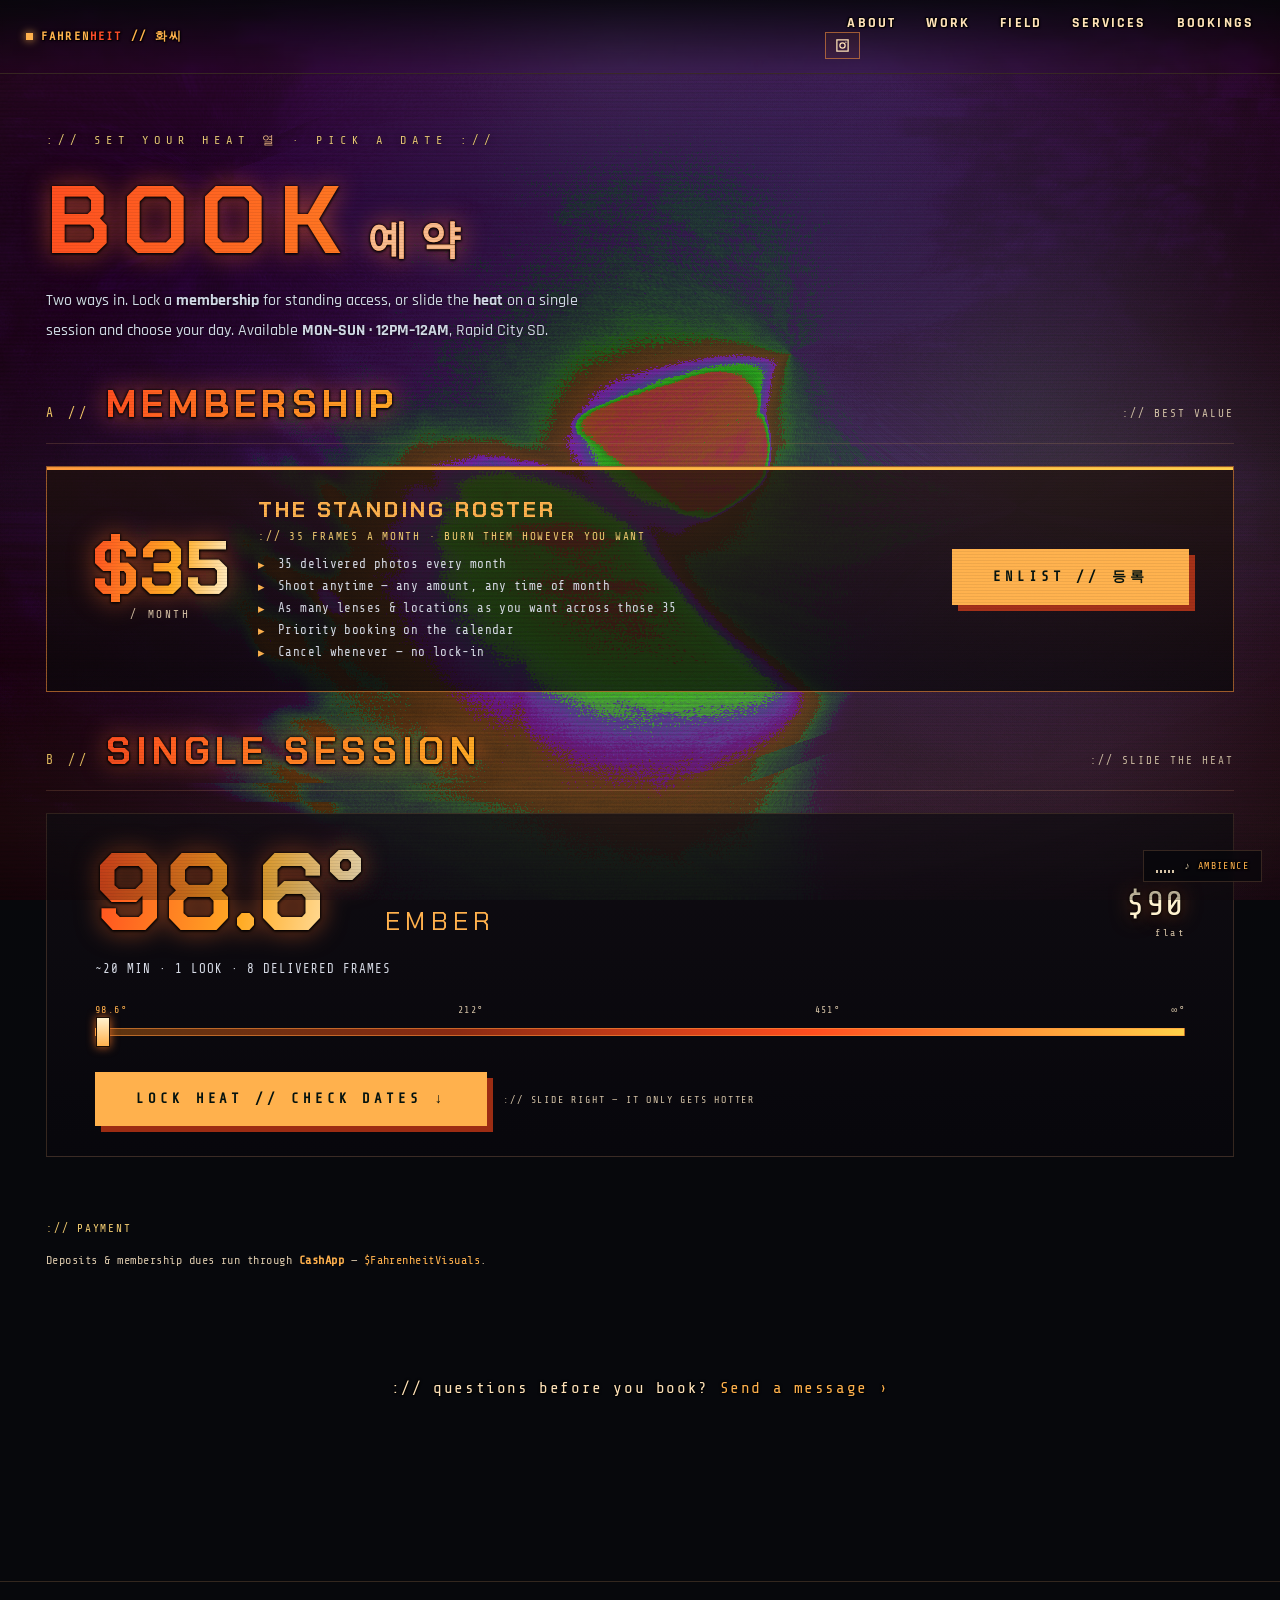
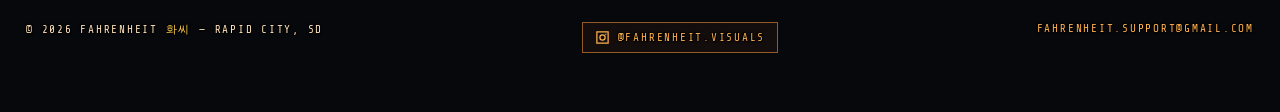
==== book.html @ 57bc0c64 "Add booking flow: heat slider + calendar + $35 membership - book.html: membership card, thermal heat" ====
<!DOCTYPE html>
<html lang="en">
<head>
<meta charset="UTF-8">
<meta name="viewport" content="width=device-width, initial-scale=1.0">
<title>FAHRENHEIT // 예약 // Book a Shoot</title>
<meta name="description" content="Book Fahrenheit — set your heat, pick a date. Membership + single sessions. Rapid City, SD.">
<link rel="stylesheet" href="css/style.css">
</head>
<body>

<!-- ===== GLOBAL VFX LAYERS ===== -->
<canvas id="bg-gl"></canvas>
<div id="bg-drift"></div>
<canvas id="vfx-canvas"></canvas>
<div id="vignette"></div>
<div id="grain"></div>
<div id="scan"></div>
<div id="curtain"></div>

<!-- ===== TOP BAR ===== -->
<header class="topbar">
  <div class="brand"><span class="status-dot"></span>FAHREN<b>HEIT</b> // 화씨</div>
  <nav>
    <a href="index.html#about" data-nav>About</a>
    <a href="index.html#work" data-nav>Work</a>
    <a href="index.html#field" data-nav>Field</a>
    <a href="services.html" data-nav>Services</a>
    <a href="book.html">Bookings</a>
    <span class="socials"><a href="https://www.instagram.com/fahrenheit.visuals/" target="_blank" rel="noopener" title="Instagram — @fahrenheit.visuals">
      <svg viewBox="0 0 24 24" fill="none" stroke="currentColor" stroke-width="2"><rect x="3" y="3" width="18" height="18"/><circle cx="12" cy="12" r="4.2"/><circle cx="17.4" cy="6.6" r="1.1" fill="currentColor" stroke="none"/></svg>
    </a></span>
  </nav>
</header>

<main class="book-main">
  <div class="book-lead reveal in">
    <div class="kicker">:// SET YOUR HEAT <span class="kr">열</span> · PICK A DATE ://</div>
    <h1 class="book-title">Book<span class="jp" data-glitch data-alt="予約">예약</span></h1>
    <p class="book-intro">Two ways in. Lock a <b>membership</b> for standing access, or slide the <b>heat</b> on a single session and choose your day. Available <b>MON–SUN · 12PM–12AM</b>, Rapid City SD.</p>
  </div>

  <!-- ===== MEMBERSHIP ===== -->
  <div class="book-block reveal">
    <div class="bh"><span class="idx">A //</span><h2>Membership</h2><span class="tag">:// best value</span></div>
    <div class="member-card">
      <div class="member-price">
        <div class="amt">$35</div>
        <div class="per">/ month</div>
      </div>
      <div class="member-body">
        <h3>The Standing Roster</h3>
        <div class="sub">:// 35 frames a month · burn them however you want</div>
        <ul class="member-perks">
          <li>35 delivered photos every month</li>
          <li>Shoot anytime — any amount, any time of month</li>
          <li>As many lenses &amp; locations as you want across those 35</li>
          <li>Priority booking on the calendar</li>
          <li>Cancel whenever — no lock-in</li>
        </ul>
      </div>
      <div>
        <a class="btn" id="join-btn" href="#">Enlist // 등록</a>
      </div>
    </div>
  </div>

  <!-- ===== SINGLE SESSION — HEAT SLIDER ===== -->
  <div class="book-block reveal">
    <div class="bh"><span class="idx">B //</span><h2>Single Session</h2><span class="tag">:// slide the heat</span></div>
    <div class="heat-box" id="heat-box">
      <div class="heat-read">
        <span class="deg" id="heat-deg">98.6°</span>
        <span class="name" id="heat-name">Ember</span>
        <span class="price" id="heat-price">$90<small>flat</small></span>
      </div>
      <div class="heat-blurb" id="heat-blurb">~20 min · 1 look · 8 delivered frames</div>
      <div class="heat-gauge">
        <div class="ticks" id="heat-ticks">
          <span>98.6°</span><span>212°</span><span>451°</span><span>∞°</span>
        </div>
        <input type="range" class="heat-range" id="heat-range" min="0" max="1000" value="0" step="1"
               aria-label="Session heat">
      </div>
      <div class="heat-actions">
        <a class="btn" id="lock-btn" href="#pickdate">Lock heat // check dates ↓</a>
        <span class="heat-hint">:// slide right — it only gets hotter</span>
      </div>
    </div>
  </div>

  <!-- ===== CALENDAR ===== -->
  <div class="cal" id="cal">
    <a id="pickdate"></a>
    <div class="cal-inner">
      <div class="cal-top">
        <div>
          <div class="mo" id="cal-mo">MONTH</div>
          <div class="sel" id="cal-sel">:// pick an open day</div>
        </div>
        <div class="cal-nav">
          <button id="cal-prev" aria-label="previous month">‹ prev</button>
          <button id="cal-next" aria-label="next month">next ›</button>
        </div>
      </div>
      <div class="cal-grid" id="cal-grid"></div>
      <div class="cal-legend">
        <span class="k-open"><i></i>open</span>
        <span class="k-book"><i></i>booked</span>
        <span class="k-hours">:// hours 12PM–12AM · Mon–Sun</span>
      </div>
    </div>
  </div>

  <!-- ===== PAYMENT NOTE ===== -->
  <div class="book-block reveal" style="margin-top:34px;">
    <div class="member-body" style="max-width:80ch;">
      <div class="sub">:// payment</div>
      <p style="font-family:var(--mono);font-size:12px;line-height:1.9;color:var(--ink-dim);letter-spacing:.04em;">
        Deposits &amp; membership dues run through <b style="color:var(--hot)">CashApp</b> —
        <a href="#" id="cashapp" style="color:var(--hot);text-decoration:none;">$FahrenheitVisuals</a>.
      </p>
    </div>
  </div>

  <section class="cta reveal">
    <div class="wrap">
      <p>:// questions before you book? <a href="contact.html" data-nav style="color:var(--hot);text-decoration:none;">Send a message ›</a></p>
    </div>
  </section>
</main>

<footer>
  <span>© <span id="yr"></span> FAHRENHEIT <span class="jp">화씨</span> — RAPID CITY, SD</span>
  <span class="socials">
    <a href="https://www.instagram.com/fahrenheit.visuals/" target="_blank" rel="noopener">
      <svg viewBox="0 0 24 24" fill="none" stroke="currentColor" stroke-width="2"><rect x="3" y="3" width="18" height="18"/><circle cx="12" cy="12" r="4.2"/><circle cx="17.4" cy="6.6" r="1.1" fill="currentColor" stroke="none"/></svg>
      @fahrenheit.visuals
    </a>
  </span>
  <span><a href="mailto:Fahrenheit.Support@gmail.com">Fahrenheit.Support@gmail.com</a></span>
</footer>

<!-- ===== AUDIO HUD ===== -->
<div id="audio-hud" class="muted" title="mute / unmute ambience">
  <span class="eq"><i></i><i></i><i></i><i></i><i></i></span>
  <span>♪ <span class="tk">ambience</span></span>
</div>

<script>document.getElementById('yr').textContent=new Date().getFullYear();</script>
<script src="js/bggl.js"></script>
<script src="js/vfx.js"></script>
<script src="js/audio.js"></script>
<script src="js/main.js"></script>
<script src="js/book.js"></script>
</body>
</html>
---- css/style.css ----
/* ==========================================================================
   FAHRENHEIT // 華氏 // 화씨
   Glitchcore · sharp edges only
   ========================================================================== */

/* ---- embedded fonts (OFL) ---- */
@font-face{ font-family:"Chakra Petch"; font-weight:400; font-display:swap; src:url("../assets/fonts/ChakraPetch-400.woff2") format("woff2"); }
@font-face{ font-family:"Chakra Petch"; font-weight:600; font-display:swap; src:url("../assets/fonts/ChakraPetch-600.woff2") format("woff2"); }
@font-face{ font-family:"Chakra Petch"; font-weight:700; font-display:swap; src:url("../assets/fonts/ChakraPetch-700.woff2") format("woff2"); }
@font-face{ font-family:"Rajdhani"; font-weight:500; font-display:swap; src:url("../assets/fonts/Rajdhani-500.woff2") format("woff2"); }
@font-face{ font-family:"Rajdhani"; font-weight:700; font-display:swap; src:url("../assets/fonts/Rajdhani-700.woff2") format("woff2"); }
@font-face{ font-family:"Share Tech Mono"; font-weight:400; font-display:swap; src:url("../assets/fonts/ShareTechMono-400.woff2") format("woff2"); }

:root{
  --bg:#07080c;
  --bg2:#0b0d14;
  --ink:#f6efe6;      /* warm near-white */
  --ink-dim:#d6c4a8;  /* warm tan (kept light for contrast) */
  --line:rgba(255,180,120,.18);
  --line-hot:rgba(255,150,60,.55);
  --iris-a:#ff9a3c;   /* thermal orange */
  --iris-b:#ffcf4a;   /* thermal amber-yellow */
  --iris-c:#ff4d2a;   /* thermal hot red */
  --iris-d:#fff0c0;   /* thermal pale-hot */
  --hot:#ffb14d;      /* main thermal accent */
  --danger:#ff3b2f;
  --mono:"Share Tech Mono","Cascadia Code","Consolas",ui-monospace,monospace;
  --disp:"Chakra Petch","Bahnschrift","Arial Narrow",sans-serif;
  --ui:"Rajdhani","Chakra Petch","Bahnschrift",sans-serif;
  --jp:"Yu Gothic","Meiryo","MS Gothic","Noto Sans JP",sans-serif;
  --body:"Rajdhani","Inter","Segoe UI",system-ui,sans-serif;
  --read:"Cascadia Code","Consolas",ui-monospace,monospace;

  /* THERMAL text colour (infrared heat look). Fixed warm ramp; the strong
     dark halo/edge below guarantees contrast on any background. */
  --cb:26;            /* orange hue for hsl(var(--cb)...) usages */
  --cb2:42;           /* amber hue */
  --cb-a:#ff4d1f;     /* hot red-orange */
  --cb-b:#ffab24;     /* amber */
  --cb-halo:drop-shadow(0 0 1.4px rgba(0,0,0,.98)) drop-shadow(0 1px 1px rgba(0,0,0,.9)) drop-shadow(0 0 12px rgba(255,110,40,.5));
  --cb-glow:0 0 1px rgba(0,0,0,.98), 0 0 3px rgba(0,0,0,.85), 0 0 20px rgba(255,120,45,.55), 0 2px 8px rgba(0,0,0,.75);
  /* crisp dark ring for ALL solid over-bg text so nothing blends in */
  --edge:0 0 1px rgba(0,0,0,.96), 0 0 3px rgba(0,0,0,.82), 1px 1px 1px rgba(0,0,0,.9), -1px 0 1px rgba(0,0,0,.7);

  /* DYNAMIC contrast text: JS flips these between pale-hot (over dark bg) and
     deep (over bright bg) based on the live background brightness. */
  --txt:#ffe2b8;
  --txt-edge:rgba(0,0,0,.92);
  --txt-shadow:0 0 1px var(--txt-edge), 0 0 3px var(--txt-edge), 1px 1px 1px var(--txt-edge), -1px -1px 1px var(--txt-edge);
}

/* reusable THERMAL gradient text (red-orange -> amber -> pale hot) */
.cb-fill{
  background:linear-gradient(102deg, var(--cb-a), var(--cb-b) 55%, #fff2cf);
  -webkit-background-clip:text; background-clip:text; color:transparent;
  filter:var(--cb-halo);
}

/* guarantee separation from the busy background on all over-bg text */
.topbar, .sec-note, footer, #audio-hud, .scroll-hint, .lb-cap,
.avail, .form-note, .back-link, .dossier, .hero-sub, .kicker, .bio{
  text-shadow:var(--edge);
}

*{ margin:0; padding:0; box-sizing:border-box; border-radius:0 !important; }

html{ scroll-behavior:smooth; }
body{
  background:var(--bg);
  color:var(--ink);
  font-family:var(--body);
  overflow-x:hidden;
  -webkit-font-smoothing:antialiased;
  cursor:crosshair;
}

/* selection + scrollbar --------------------------------------------------- */
::selection{ background:var(--iris-c); color:#0a0a0a; }
::-webkit-scrollbar{ width:10px; height:10px; }
::-webkit-scrollbar-track{ background:#05060a; }
::-webkit-scrollbar-thumb{ background:linear-gradient(var(--iris-a),var(--iris-b)); }

/* ========== global VFX layers ========== */
#bg-gl{ position:fixed; inset:0; z-index:-5; display:block; }   /* warped live photo */
#vfx-canvas{ position:fixed; inset:0; z-index:-3; display:block; }
#bg-drift{                       /* CSS fallback backdrop (hidden when WebGL runs) */
  position:fixed; inset:-6%; z-index:-4;
  background-size:cover; background-position:center;
  filter:brightness(.32) saturate(1.05) contrast(1.05);
  opacity:.5; transition:background-image 1.2s;
  animation:bgpan 46s ease-in-out infinite alternate;
}
@keyframes bgpan{ from{ transform:scale(1.06) translate(-1.2%, -0.8%);} to{ transform:scale(1.14) translate(1.4%, 1%);} }

/* scanlines + grain + vignette overlay */
#grain{
  position:fixed; inset:0; z-index:60; pointer-events:none; mix-blend-mode:overlay; opacity:.06;
  background-image:url("data:image/svg+xml;utf8,<svg xmlns='http://www.w3.org/2000/svg' width='120' height='120'><filter id='n'><feTurbulence type='fractalNoise' baseFrequency='0.9' numOctaves='2'/></filter><rect width='100%25' height='100%25' filter='url(%23n)'/></svg>");
}
#scan{
  position:fixed; inset:0; z-index:61; pointer-events:none; opacity:.35;
  background:repeating-linear-gradient(to bottom, rgba(0,0,0,0) 0 2px, rgba(0,0,0,.18) 2px 3px);
  mix-blend-mode:multiply;
}
#vignette{
  position:fixed; inset:0; z-index:59; pointer-events:none;
  background:radial-gradient(120% 90% at 50% 42%, transparent 55%, rgba(0,0,0,.72) 100%);
}

/* ========== chrome / nav ========== */
.topbar{
  position:fixed; top:0; left:0; right:0; z-index:70;
  display:flex; align-items:center; justify-content:space-between;
  padding:14px 26px;
  font-family:var(--mono); font-size:12px; letter-spacing:.18em; text-transform:uppercase;
  color:var(--ink-dim);
  background:linear-gradient(180deg, rgba(6,7,11,.85), transparent);
  backdrop-filter:blur(2px);
  border-bottom:1px solid var(--line);
}
.topbar .brand{ color:var(--hot); font-weight:700; }
.topbar .brand b{ color:var(--iris-c); }
.topbar nav a{
  color:var(--ink-dim); text-decoration:none; margin-left:22px; position:relative;
  transition:color .2s; font-family:var(--ui); font-weight:700; font-size:14px;
}
.topbar nav a:hover{ color:var(--hot); }
.topbar nav a::after{ content:""; position:absolute; left:0; bottom:-6px; width:0; height:2px; background:var(--iris-c); transition:width .25s; }
.topbar nav a:hover::after{ width:100%; }
.status-dot{ display:inline-block; width:7px; height:7px; background:var(--hot); margin-right:8px; box-shadow:0 0 8px var(--hot); animation:blink 2.4s steps(1) infinite; }
@keyframes blink{ 0%,80%{opacity:1;} 90%{opacity:.15;} }

/* ========== HERO ========== */
.hero{
  min-height:100svh; position:relative;
  display:flex; flex-direction:column; align-items:center; justify-content:center;
  text-align:center; padding:120px 20px 80px;
}
.kicker{
  font-family:var(--mono); font-size:12px; letter-spacing:.5em; text-transform:uppercase;
  color:hsl(var(--cb2) 85% 72%); margin-bottom:26px; opacity:.95;
  text-shadow:0 0 1px rgba(0,0,0,.9), 0 1px 8px rgba(0,0,0,.6);
}
.kicker .kr{ color:hsl(var(--cb) 90% 76%); }

/* the giant glitch title (Japanese) */
.title-wrap{ position:relative; line-height:.86; user-select:none; }
.jp-title{
  font-family:var(--jp); font-weight:900;
  font-size:clamp(88px, 22vw, 300px);
  letter-spacing:-.02em;
  color:hsl(var(--cb) 90% 78%);
  position:relative; display:inline-block;
  text-shadow:var(--cb-glow);
}
/* subtle chromatic hint only — dialed WAY down from the old glitch */
.jp-title::before,.jp-title::after{
  content:attr(data-text); position:absolute; inset:0;
  clip-path:inset(0 0 0 0); opacity:.32;
}
.jp-title::before{ color:hsl(var(--cb2) 90% 62%); transform:translate(1px,0); mix-blend-mode:screen; animation:gl1 5.2s infinite steps(2); }
.jp-title::after{ color:hsl(var(--cb) 95% 70%); transform:translate(-1px,0); mix-blend-mode:screen; animation:gl2 4.4s infinite steps(2); }
@keyframes gl1{ 0%,100%{clip-path:inset(0 0 82% 0); transform:translate(2px,-1px);} 25%{clip-path:inset(40% 0 40% 0); transform:translate(-3px,1px);} 50%{clip-path:inset(70% 0 8% 0); transform:translate(3px,0);} 75%{clip-path:inset(20% 0 60% 0); transform:translate(-2px,2px);} }
@keyframes gl2{ 0%,100%{clip-path:inset(66% 0 8% 0); transform:translate(-2px,1px);} 30%{clip-path:inset(10% 0 76% 0); transform:translate(3px,-1px);} 60%{clip-path:inset(48% 0 30% 0); transform:translate(-3px,0);} }

.roman-title{
  font-family:var(--disp); font-weight:700; letter-spacing:.42em;
  font-size:clamp(16px, 3.4vw, 34px); text-transform:uppercase;
  margin-top:18px; padding-left:.42em;
  background:linear-gradient(100deg, var(--cb-a), var(--cb-b) 60%, hsl(var(--cb) 95% 82%));
  -webkit-background-clip:text; background-clip:text; color:transparent; filter:var(--cb-halo);
}
.katakana{ font-family:var(--jp); color:hsl(var(--cb2) 82% 72%); letter-spacing:.35em; font-size:clamp(13px,2vw,18px); margin-top:12px; text-shadow:0 0 1px rgba(0,0,0,.8); }

.hero-sub{
  max-width:640px; margin:34px auto 0; color:var(--ink-dim);
  font-family:var(--mono); font-size:13px; line-height:2; letter-spacing:.04em;
}
.hero-sub{ text-shadow:0 0 1px rgba(0,0,0,.85), 0 1px 6px rgba(0,0,0,.6); }
.hero-sub .t{ color:hsl(var(--cb) 92% 74%); }

.scroll-hint{ position:absolute; bottom:26px; left:50%; transform:translateX(-50%);
  font-family:var(--mono); font-size:11px; letter-spacing:.4em; color:var(--ink-dim); text-transform:uppercase;
  animation:floaty 2.4s ease-in-out infinite; }
@keyframes floaty{ 0%,100%{transform:translateX(-50%) translateY(0); opacity:.5;} 50%{transform:translateX(-50%) translateY(7px); opacity:1;} }

/* ========== section frame ========== */
section{ position:relative; z-index:2; }
.wrap{ max-width:1240px; margin:0 auto; padding:0 26px; }
.sec-head{
  display:flex; align-items:baseline; gap:18px; flex-wrap:wrap;
  padding:80px 0 30px; border-bottom:1px solid var(--line);
}
.sec-idx{ font-family:var(--mono); color:hsl(var(--cb2) 88% 68%); font-size:13px; letter-spacing:.3em; text-shadow:0 0 1px rgba(0,0,0,.8); }
.sec-title{ font-family:var(--disp); font-weight:700; text-transform:uppercase; letter-spacing:.16em; font-size:clamp(26px,5vw,52px);
  background:linear-gradient(100deg, var(--cb-a), var(--cb-b)); -webkit-background-clip:text; background-clip:text; color:transparent; filter:var(--cb-halo); }
.sec-title .jp{ font-family:var(--jp); color:hsl(var(--cb) 90% 76%); -webkit-text-fill-color:hsl(var(--cb) 90% 76%); font-weight:700; margin-left:14px; font-size:.6em; letter-spacing:.1em; }
.sec-note{ margin-left:auto; font-family:var(--mono); font-size:11px; color:var(--ink-dim); letter-spacing:.18em; text-transform:uppercase; }

/* ========== ABOUT / digitized status ========== */
.about{ padding:40px 0 20px; display:grid; grid-template-columns:1fr; gap:38px; }
.dossier{
  border:1px solid var(--line); background:linear-gradient(180deg, rgba(20,24,34,.55), rgba(9,11,16,.55));
  padding:26px 26px 30px; position:relative; overflow:hidden;
}
.dossier::before{ content:""; position:absolute; top:0; left:0; width:100%; height:3px;
  background:linear-gradient(90deg,var(--iris-a),var(--iris-b),var(--iris-c),var(--iris-d)); background-size:300% 100%; animation:irisbar 8s linear infinite; }
@keyframes irisbar{ to{ background-position:300% 0; } }
.dossier h3{ font-family:var(--mono); font-size:13px; letter-spacing:.28em; color:var(--hot); text-transform:uppercase; margin-bottom:20px; }
.status-grid{ display:grid; grid-template-columns:repeat(auto-fit,minmax(210px,1fr)); gap:2px; margin-bottom:24px; }
.stat{ font-family:var(--mono); font-size:12px; padding:10px 12px; border:1px solid var(--line); background:rgba(0,0,0,.25); }
.stat .k{ color:var(--iris-b); display:block; letter-spacing:.14em; }
.stat .v{ color:var(--ink); letter-spacing:.04em; }
.stat .v.hot{ color:var(--hot); }
.bio{ font-family:var(--body); font-size:15px; line-height:1.85; color:#cfd6e4; max-width:70ch; }
.bio p{ margin-bottom:14px; }
.bio .glowline{ color:var(--hot); }
.cores{ display:flex; flex-wrap:wrap; gap:8px; margin-top:22px; }
.core-tag{ font-family:var(--mono); font-size:11px; letter-spacing:.14em; text-transform:uppercase;
  padding:6px 12px; border:1px solid var(--line-hot); color:var(--hot); background:rgba(255,140,50,.05); }

/* ========== GALLERY ========== */
.gallery{ padding:26px 0 60px; }
.grid{
  columns:3; column-gap:14px;
}
@media(max-width:900px){ .grid{ columns:2; } }
@media(max-width:560px){ .grid{ columns:1; } }
.tile{
  position:relative; display:block; width:100%; margin:0 0 14px; overflow:hidden;
  break-inside:avoid; border:1px solid var(--line); background:#05060a;
  cursor:pointer;
}
.tile img{ width:100%; display:block; filter:saturate(.92) contrast(1.02) brightness(.94);
  transition:transform .6s cubic-bezier(.2,.8,.2,1), filter .4s; }
.tile:hover img{ transform:scale(1.05); filter:saturate(1.15) contrast(1.08) brightness(1.02); }
.tile::after{ content:""; position:absolute; inset:0; pointer-events:none;
  background:linear-gradient(120deg, rgba(255,140,50,0), rgba(255,60,30,0));
  mix-blend-mode:screen; transition:opacity .3s; opacity:0; }
.tile:hover::after{ opacity:.5; background:linear-gradient(120deg, rgba(255,150,50,.28), rgba(255,90,30,.14) 40%, rgba(255,60,30,.3)); }
.tile .meta{
  position:absolute; left:0; bottom:0; right:0; padding:10px 12px;
  font-family:var(--mono); font-size:10px; letter-spacing:.16em; text-transform:uppercase;
  color:var(--hot); background:linear-gradient(transparent, rgba(4,5,9,.9));
  display:flex; justify-content:space-between; transform:translateY(6px); opacity:0; transition:.3s;
}
.tile:hover .meta{ transform:none; opacity:1; }
.tile .corner{ position:absolute; top:8px; right:8px; font-family:var(--mono); font-size:9px; letter-spacing:.2em;
  color:var(--ink); background:rgba(0,0,0,.5); border:1px solid var(--line); padding:3px 6px; opacity:.8; }

/* ========== LIGHTBOX ========== */
.lb{ position:fixed; inset:0; z-index:200; display:none; align-items:center; justify-content:center;
  background:rgba(3,4,8,.94); backdrop-filter:blur(6px); }
.lb.open{ display:flex; animation:lbin .35s ease; }
@keyframes lbin{ from{ opacity:0; } to{ opacity:1; } }
.lb img{ max-width:92vw; max-height:82vh; border:1px solid var(--line-hot);
  box-shadow:0 0 60px rgba(255,120,40,.3); filter:contrast(1.03); }
.lb .lb-cap{ position:absolute; bottom:26px; font-family:var(--mono); font-size:12px; letter-spacing:.24em; color:var(--hot); text-transform:uppercase; }
.lb .lb-x{ position:absolute; top:22px; right:28px; font-family:var(--mono); color:var(--ink); font-size:22px; cursor:pointer; border:1px solid var(--line); padding:4px 12px; }
.lb .lb-x:hover{ color:var(--danger); border-color:var(--danger); }
.lb .lb-nav{ position:absolute; top:50%; transform:translateY(-50%); font-family:var(--mono); font-size:34px; color:var(--ink-dim); cursor:pointer; padding:10px 18px; user-select:none; }
.lb .lb-nav:hover{ color:var(--hot); }
.lb .prev{ left:14px; } .lb .next{ right:14px; }

/* ========== CONTACT CTA + FOOTER ========== */
.cta{ padding:90px 0 70px; text-align:center; }
.cta h2{ font-family:var(--disp); font-size:clamp(30px,7vw,80px); text-transform:uppercase; letter-spacing:.1em;
  background:linear-gradient(100deg, var(--cb-a), var(--cb-b)); -webkit-background-clip:text; background-clip:text; color:transparent; filter:var(--cb-halo); }
.cta h2 .jp{ font-family:var(--jp); -webkit-text-fill-color:hsl(var(--cb) 92% 76%); color:hsl(var(--cb) 92% 76%); }
.cta p{ font-family:var(--mono); color:var(--ink-dim); margin:18px 0 34px; letter-spacing:.1em; }

.btn{
  display:inline-block; font-family:var(--mono); text-transform:uppercase; letter-spacing:.28em; font-size:14px;
  color:#04120e; background:var(--hot); padding:18px 40px; text-decoration:none; font-weight:700;
  position:relative; border:1px solid var(--hot); transition:.2s;
  box-shadow:6px 6px 0 rgba(255,70,25,.6);
}
.btn:hover{ background:var(--iris-c); border-color:var(--iris-c); color:#160500; box-shadow:6px 6px 0 rgba(255,170,60,.65); transform:translate(-2px,-2px); }
.btn.ghost{ background:transparent; color:var(--hot); box-shadow:6px 6px 0 rgba(255,120,40,.45); }
.btn.ghost:hover{ color:#04120e; background:var(--hot); }

footer{
  border-top:1px solid var(--line); margin-top:50px; padding:40px 26px 60px;
  font-family:var(--mono); font-size:11px; letter-spacing:.16em; color:var(--ink-dim);
  display:flex; flex-wrap:wrap; gap:16px; justify-content:space-between; text-transform:uppercase;
}
footer a{ color:var(--hot); text-decoration:none; }
footer .jp{ font-family:var(--jp); color:var(--iris-b); }

/* ========== ENTRANCE OVERLAY ========== */
#enter{
  position:fixed; inset:0; z-index:300; background:#05060a;
  display:flex; flex-direction:column; align-items:center; justify-content:center; text-align:center;
  transition:opacity .8s, transform .8s;
}
#enter .big{ font-family:var(--jp); font-weight:900; font-size:clamp(70px,18vw,220px); color:#fff;
  text-shadow:0 0 45px rgba(255,120,40,.5), 0 0 2px rgba(0,0,0,.8); }
#enter .en-sub{ font-family:var(--mono); font-size:12px; letter-spacing:.5em; color:var(--iris-a); margin-top:16px; text-transform:uppercase; }
#enter .en-btn{ margin-top:44px; font-family:var(--mono); letter-spacing:.4em; font-size:14px; text-transform:uppercase;
  color:var(--hot); border:1px solid var(--line-hot); padding:16px 44px; cursor:pointer; background:rgba(255,140,50,.05);
  transition:.2s; }
#enter .en-btn:hover{ background:var(--hot); color:#05120e; }
#enter.gone{ opacity:0; transform:scale(1.15); pointer-events:none; }

/* transition curtain used between pages */
#curtain{
  position:fixed; inset:0; z-index:250; pointer-events:none; opacity:0;
  background:radial-gradient(circle at 50% 50%, rgba(255,120,40,.18), rgba(6,4,3,.98) 60%);
}

/* audio widget */
#audio-hud{
  position:fixed; right:18px; bottom:18px; z-index:80;
  font-family:var(--mono); font-size:10px; letter-spacing:.14em; text-transform:uppercase;
  border:1px solid var(--line); background:rgba(6,7,11,.7); backdrop-filter:blur(3px);
  padding:8px 12px; color:var(--ink-dim); display:flex; align-items:center; gap:10px; cursor:pointer;
  max-width:280px;
}
#audio-hud .eq{ display:flex; align-items:flex-end; gap:2px; height:14px; }
#audio-hud .eq i{ width:2px; background:var(--hot); animation:eq 1s ease-in-out infinite; }
#audio-hud .eq i:nth-child(2){ animation-delay:.2s; } #audio-hud .eq i:nth-child(3){ animation-delay:.4s; }
#audio-hud .eq i:nth-child(4){ animation-delay:.1s; } #audio-hud .eq i:nth-child(5){ animation-delay:.3s; }
@keyframes eq{ 0%,100%{height:3px;} 50%{height:14px;} }
#audio-hud.muted .eq i{ animation-play-state:paused; height:3px; background:var(--ink-dim); }
#audio-hud .tk{ color:var(--hot); white-space:nowrap; overflow:hidden; text-overflow:ellipsis; max-width:170px; }

/* reveal on scroll */
.reveal{ opacity:0; transform:translateY(28px); transition:opacity .9s cubic-bezier(.2,.8,.2,1), transform .9s cubic-bezier(.2,.8,.2,1); }
.reveal.in{ opacity:1; transform:none; }

/* ========== CONTACT PAGE ========== */
.contact-main{ min-height:100svh; display:flex; align-items:center; justify-content:center; padding:120px 22px 80px; }
.form-card{
  width:min(720px,100%); border:1px solid var(--line);
  background:linear-gradient(180deg, rgba(16,20,30,.7), rgba(7,9,14,.72));
  padding:40px clamp(22px,5vw,56px) 46px; position:relative; overflow:hidden;
}
.form-card::before{ content:""; position:absolute; inset:0; pointer-events:none;
  background:linear-gradient(115deg, transparent 40%, rgba(255,150,60,.07) 50%, transparent 60%); background-size:250% 250%;
  animation:sheen 7s linear infinite; }
@keyframes sheen{ to{ background-position:-250% 0; } }
.form-card .fh-top{ font-family:var(--mono); font-size:11px; letter-spacing:.3em; color:hsl(var(--cb2) 88% 68%); text-transform:uppercase; text-shadow:0 0 1px rgba(0,0,0,.8); }
.form-card h1{ font-family:var(--jp); font-size:clamp(40px,9vw,90px); font-weight:900; margin:6px 0 4px; color:hsl(var(--cb) 90% 78%); text-shadow:var(--cb-glow); }
.form-card .subj{ font-family:var(--disp); letter-spacing:.34em; text-transform:uppercase; color:var(--ink-dim); font-size:14px; margin-bottom:28px; }
.field{ margin-bottom:22px; }
.field label{ display:block; font-family:var(--mono); font-size:11px; letter-spacing:.22em; text-transform:uppercase; color:hsl(var(--cb) 88% 74%); margin-bottom:8px; text-shadow:0 0 1px rgba(0,0,0,.8); }
.field label .jp{ color:var(--ink-dim); font-family:var(--jp); margin-left:8px; letter-spacing:.1em; }
.field input,.field textarea,.field select{
  width:100%; background:rgba(0,0,0,.35); border:1px solid var(--line); color:var(--ink);
  font-family:var(--mono); font-size:14px; padding:14px 14px; letter-spacing:.04em; outline:none; transition:.2s;
}
.field input:focus,.field textarea:focus,.field select:focus{ border-color:var(--hot); box-shadow:0 0 0 1px var(--hot), 0 0 22px rgba(255,140,50,.18); background:rgba(255,140,50,.04); }
.field textarea{ resize:vertical; min-height:120px; }
.field .hint{ font-family:var(--mono); font-size:10px; color:var(--ink-dim); margin-top:6px; letter-spacing:.08em; }
.row2{ display:grid; grid-template-columns:1fr 1fr; gap:18px; }
@media(max-width:520px){ .row2{ grid-template-columns:1fr; } }
.form-actions{ display:flex; gap:16px; flex-wrap:wrap; align-items:center; margin-top:12px; }
.form-note{ font-family:var(--mono); font-size:11px; color:var(--ink-dim); margin-top:22px; line-height:1.8; letter-spacing:.04em; border-top:1px solid var(--line); padding-top:18px; }
.form-note a{ color:var(--hot); text-decoration:none; }
.back-link{ position:fixed; top:16px; left:22px; z-index:75; font-family:var(--mono); font-size:12px; letter-spacing:.2em; color:var(--ink-dim); text-decoration:none; text-transform:uppercase; }
.back-link:hover{ color:var(--hot); }
.sent-msg{ font-family:var(--mono); font-size:12px; letter-spacing:.1em; color:var(--hot); margin-top:14px; min-height:16px; }

.avail{ display:flex; gap:20px; flex-wrap:wrap; font-family:var(--mono); font-size:11px; letter-spacing:.14em; color:var(--ink-dim); text-transform:uppercase; margin-bottom:26px; }
.avail b{ color:var(--hot); }

/* ---- dynamic-contrast text: flips pale-hot <-> deep with the live background
   so these (previously grey) over-bg lines never blend in ---- */
.hero-sub, .katakana, .cta p, .sec-note, footer, .scroll-hint, .topbar nav a{
  color:var(--txt) !important;
  text-shadow:var(--txt-shadow);
}
.topbar nav a:hover{ color:var(--hot) !important; }
.hero-sub .t, footer a{ color:var(--hot) !important; }

/* ========== SOCIALS ========== */
.socials{ display:flex; align-items:center; gap:12px; }
.socials a{
  display:inline-flex; align-items:center; gap:8px;
  font-family:var(--mono); font-size:11px; letter-spacing:.16em; text-transform:uppercase;
  color:var(--hot); text-decoration:none; border:1px solid var(--line-hot);
  padding:7px 12px; background:rgba(255,140,50,.05); transition:.2s;
}
.socials a:hover{ background:var(--hot); color:#05120e; }
.socials a svg{ width:15px; height:15px; display:block; }
.socials a:hover svg{ filter:brightness(0) saturate(0); }        /* icon goes dark on hover */
.topbar .socials a{ padding:5px 9px; margin-left:0; }
.topbar .socials a::after{ display:none; }                        /* no underline sweep on chips */

/* ========== SERVICES PAGE ========== */
.services-main{ position:relative; z-index:2; padding:132px 0 20px; }
.svc-lead{ max-width:1240px; margin:0 auto; padding:0 26px; }
.svc-lead .kicker{ margin-bottom:18px; }
.svc-title-big{
  font-family:var(--disp); font-weight:700; text-transform:uppercase; letter-spacing:.12em;
  font-size:clamp(38px,9vw,96px); line-height:.95;
  background:linear-gradient(100deg, var(--cb-a), var(--cb-b) 60%, hsl(var(--cb) 95% 82%));
  -webkit-background-clip:text; background-clip:text; color:transparent; filter:var(--cb-halo);
}
.svc-title-big .jp{ font-family:var(--jp); -webkit-text-fill-color:hsl(var(--cb) 90% 76%); color:hsl(var(--cb) 90% 76%); font-size:.42em; margin-left:16px; letter-spacing:.08em; }
.svc-intro{
  max-width:74ch; margin:24px 0 8px; font-family:var(--body); font-size:16px; line-height:1.9; color:#d3dae8;
  text-shadow:0 0 1px rgba(0,0,0,.85), 0 1px 6px rgba(0,0,0,.55);
}
.svc-intro em{ color:var(--hot); font-style:italic; }

.svc-list{ max-width:1240px; margin:40px auto 0; padding:0 26px; display:grid; gap:26px; }
.svc{
  border:1px solid var(--line); background:linear-gradient(180deg, rgba(20,24,34,.55), rgba(9,11,16,.6));
  padding:26px clamp(20px,3.5vw,40px) 32px; position:relative; overflow:hidden;
}
.svc::before{ content:""; position:absolute; top:0; left:0; width:3px; height:100%;
  background:linear-gradient(180deg,var(--iris-a),var(--iris-c)); }
.svc-head{ display:flex; align-items:baseline; gap:16px; flex-wrap:wrap; border-bottom:1px solid var(--line); padding-bottom:16px; margin-bottom:18px; }
.svc-idx{ font-family:var(--mono); color:hsl(var(--cb2) 88% 68%); font-size:13px; letter-spacing:.3em; }
.svc-name{
  font-family:var(--disp); font-weight:700; text-transform:uppercase; letter-spacing:.14em; font-size:clamp(22px,4vw,40px);
  background:linear-gradient(100deg, var(--cb-a), var(--cb-b)); -webkit-background-clip:text; background-clip:text; color:transparent; filter:var(--cb-halo);
}
.svc-name .jp{ font-family:var(--jp); -webkit-text-fill-color:hsl(var(--cb) 90% 76%); color:hsl(var(--cb) 90% 76%); font-weight:700; margin-left:12px; font-size:.5em; letter-spacing:.08em; }
.svc-tag{ margin-left:auto; font-family:var(--mono); font-size:11px; letter-spacing:.18em; text-transform:uppercase; color:var(--ink-dim); }
.svc-body{ font-family:var(--body); font-size:15.5px; line-height:1.85; color:#cfd6e4; max-width:80ch; }
.svc-body .glowline{ color:var(--hot); }
.svc-body em{ color:var(--hot); font-style:italic; }

.svc-vids{ display:grid; grid-template-columns:1fr 1fr; gap:16px; margin-top:22px; }
@media(max-width:760px){ .svc-vids{ grid-template-columns:1fr; } }
.svc-vid{ border:1px solid var(--line-hot); background:#05060a; position:relative; overflow:hidden; }
.svc-vid video{ width:100%; display:block; filter:saturate(1.02) contrast(1.03); }
.svc-vid .vcap{
  font-family:var(--mono); font-size:10px; letter-spacing:.18em; text-transform:uppercase; color:var(--hot);
  padding:9px 12px; border-top:1px solid var(--line); background:rgba(4,5,9,.7);
  display:flex; justify-content:space-between; gap:10px;
}
.svc-vid .vcap span:last-child{ color:var(--ink-dim); }
.svc-soon{ display:inline-block; margin-top:16px; font-family:var(--mono); font-size:11px; letter-spacing:.16em; text-transform:uppercase;
  color:var(--hot); border:1px solid var(--line-hot); padding:8px 14px; background:rgba(255,140,50,.05); }

/* ========== BOOKING / RATES PAGE ========== */
.book-main{ position:relative; z-index:2; padding:132px 0 30px; }
.book-lead{ max-width:1240px; margin:0 auto 6px; padding:0 26px; }
.book-title{
  font-family:var(--disp); font-weight:700; text-transform:uppercase; letter-spacing:.12em;
  font-size:clamp(38px,9vw,96px); line-height:.95;
  background:linear-gradient(100deg, var(--cb-a), var(--cb-b) 60%, hsl(var(--cb) 95% 82%));
  -webkit-background-clip:text; background-clip:text; color:transparent; filter:var(--cb-halo);
}
.book-title .jp{ font-family:var(--jp); -webkit-text-fill-color:hsl(var(--cb) 90% 76%); color:hsl(var(--cb) 90% 76%); font-size:.42em; margin-left:16px; }
.book-intro{ max-width:70ch; margin:20px 0 0; font-family:var(--body); font-size:16px; line-height:1.85; color:#d3dae8; text-shadow:0 0 1px rgba(0,0,0,.85),0 1px 6px rgba(0,0,0,.55); }

.book-block{ max-width:1240px; margin:34px auto 0; padding:0 26px; }
.book-block > .bh{ display:flex; align-items:baseline; gap:16px; flex-wrap:wrap; border-bottom:1px solid var(--line); padding-bottom:14px; margin-bottom:22px; }
.book-block .bh .idx{ font-family:var(--mono); color:hsl(var(--cb2) 88% 68%); font-size:13px; letter-spacing:.3em; }
.book-block .bh h2{ font-family:var(--disp); font-weight:700; text-transform:uppercase; letter-spacing:.14em; font-size:clamp(22px,4vw,38px);
  background:linear-gradient(100deg,var(--cb-a),var(--cb-b)); -webkit-background-clip:text; background-clip:text; color:transparent; filter:var(--cb-halo); }
.book-block .bh .tag{ margin-left:auto; font-family:var(--mono); font-size:11px; letter-spacing:.18em; text-transform:uppercase; color:var(--ink-dim); }

/* ---- MEMBERSHIP CARD ---- */
.member-card{
  border:1px solid var(--line-hot); background:linear-gradient(180deg, rgba(30,16,10,.7), rgba(9,7,10,.72));
  padding:28px clamp(22px,4vw,44px) 32px; position:relative; overflow:hidden;
  display:grid; grid-template-columns:auto 1fr auto; gap:28px; align-items:center;
}
@media(max-width:760px){ .member-card{ grid-template-columns:1fr; gap:18px; text-align:center; } }
.member-card::before{ content:""; position:absolute; top:0; left:0; width:100%; height:3px;
  background:linear-gradient(90deg,var(--iris-a),var(--iris-b),var(--iris-c),var(--iris-d)); background-size:300% 100%; animation:irisbar 8s linear infinite; }
.member-price{ text-align:center; }
.member-price .amt{ font-family:var(--disp); font-weight:700; font-size:clamp(46px,9vw,76px); line-height:.9;
  background:linear-gradient(100deg,var(--cb-a),var(--cb-b) 60%,#fff2cf); -webkit-background-clip:text; background-clip:text; color:transparent; filter:var(--cb-halo); }
.member-price .per{ font-family:var(--mono); font-size:11px; letter-spacing:.24em; text-transform:uppercase; color:var(--ink-dim); margin-top:6px; }
.member-body h3{ font-family:var(--disp); text-transform:uppercase; letter-spacing:.14em; font-size:22px; color:var(--hot); margin-bottom:6px; }
.member-body .sub{ font-family:var(--mono); font-size:11px; letter-spacing:.16em; text-transform:uppercase; color:hsl(var(--cb2) 85% 70%); margin-bottom:14px; }
.member-perks{ list-style:none; display:flex; flex-direction:column; gap:8px; }
.member-perks li{ font-family:var(--mono); font-size:12.5px; letter-spacing:.03em; color:#d7dbe6; padding-left:20px; position:relative; }
.member-perks li::before{ content:"▸"; position:absolute; left:0; color:var(--hot); }
@media(max-width:760px){ .member-perks{ align-items:center; } .member-perks li{ padding-left:0; } .member-perks li::before{ position:static; margin-right:8px; } }

/* ---- HEAT SLIDER ---- */
.heat-box{
  --heat:0;
  border:1px solid var(--line); position:relative; overflow:hidden; will-change:transform;
  padding:34px clamp(22px,4vw,48px) 30px;
  background:
    linear-gradient(180deg, rgba(255,70,20, calc(var(--heat)*.14)), rgba(255,150,40, calc(var(--heat)*.06))),
    linear-gradient(180deg, rgba(18,14,20,.78), rgba(8,7,12,.82));
  box-shadow: inset 0 0 calc(var(--heat)*90px) rgba(255,90,25, calc(var(--heat)*.5)),
              0 0 calc(var(--heat)*55px) rgba(255,70,20, calc(var(--heat)*.45));
  filter:saturate(calc(1 + var(--heat)*1.3));
  transition:filter .2s;
}
/* heat haze + a faint 'divine machinery' sigil ring that wakes up near max */
.heat-box::before{
  content:""; position:absolute; inset:0; pointer-events:none; opacity:calc(var(--heat)*.9);
  background:repeating-linear-gradient(0deg, rgba(255,150,60,.05) 0 2px, transparent 2px 4px);
  mix-blend-mode:screen;
}
.heat-box::after{
  content:""; position:absolute; width:520px; height:520px; right:-160px; top:50%; margin-top:-260px;
  pointer-events:none; opacity:calc((var(--heat) - .45)*1.6);
  background:
    conic-gradient(from 0deg, transparent 0 8%, rgba(255,120,40,.5) 9% 10%, transparent 11% 20%,
      rgba(255,60,20,.5) 21% 22%, transparent 23% 33%, rgba(255,180,60,.5) 34% 35%, transparent 36% 50%,
      rgba(255,120,40,.5) 51% 52%, transparent 53% 66%, rgba(255,60,20,.5) 67% 68%, transparent 69% 83%,
      rgba(255,180,60,.5) 84% 85%, transparent 86% 100%);
  border-radius:50% !important; filter:blur(.4px);
  animation:sigil 9s linear infinite;
}
@keyframes sigil{ to{ transform:rotate(360deg); } }
.heat-box.rgb .heat-read .deg{ text-shadow:2px 0 rgba(255,40,20,.9), -2px 0 rgba(60,200,255,.5), var(--cb-glow); }

.heat-read{ position:relative; z-index:2; display:flex; align-items:flex-end; gap:18px; flex-wrap:wrap; margin-bottom:24px; }
.heat-read .deg{ font-family:var(--disp); font-weight:700; font-size:clamp(44px,11vw,110px); line-height:.82; letter-spacing:.01em;
  background:linear-gradient(100deg,var(--cb-a),var(--cb-b) 55%,#fff2cf); -webkit-background-clip:text; background-clip:text; color:transparent; filter:var(--cb-halo); }
.heat-read .name{ font-family:var(--disp); text-transform:uppercase; letter-spacing:.22em; font-size:clamp(16px,3vw,26px); color:var(--hot); }
.heat-read .price{ margin-left:auto; font-family:var(--mono); font-size:clamp(20px,4vw,34px); color:#fff2cf; letter-spacing:.05em; text-shadow:var(--cb-glow); }
.heat-read .price small{ display:block; text-align:right; font-size:10px; letter-spacing:.24em; color:var(--ink-dim); text-shadow:none; margin-top:4px; }
.heat-blurb{ position:relative; z-index:2; font-family:var(--mono); font-size:12.5px; letter-spacing:.08em; color:#d7dbe6; text-transform:uppercase; margin-bottom:26px; min-height:16px; }

.heat-gauge{ position:relative; z-index:2; }
.heat-gauge .ticks{ display:flex; justify-content:space-between; font-family:var(--mono); font-size:10px; letter-spacing:.14em; color:var(--ink-dim); text-transform:uppercase; margin-bottom:8px; }
.heat-gauge .ticks span.on{ color:var(--hot); }
input.heat-range{
  -webkit-appearance:none; appearance:none; width:100%; height:16px; background:transparent; cursor:ew-resize; outline:none;
}
input.heat-range::-webkit-slider-runnable-track{
  height:8px; background:linear-gradient(90deg,#5a3410,#8a2a12 33%,#ff4d1f 66%,#ffd24a);
  border:1px solid var(--line-hot);
}
input.heat-range::-moz-range-track{ height:8px; background:linear-gradient(90deg,#5a3410,#8a2a12 33%,#ff4d1f 66%,#ffd24a); border:1px solid var(--line-hot); }
input.heat-range::-webkit-slider-thumb{
  -webkit-appearance:none; appearance:none; width:14px; height:30px; margin-top:-12px;
  background:linear-gradient(180deg,#fff2cf,var(--hot)); border:1px solid #1a0d05;
  box-shadow:0 0 10px rgba(255,120,40,.8); cursor:ew-resize;
}
input.heat-range::-moz-range-thumb{ width:14px; height:30px; background:linear-gradient(180deg,#fff2cf,var(--hot)); border:1px solid #1a0d05; box-shadow:0 0 10px rgba(255,120,40,.8); }
.heat-actions{ position:relative; z-index:2; margin-top:26px; display:flex; gap:16px; flex-wrap:wrap; align-items:center; }
.heat-hint{ font-family:var(--mono); font-size:10px; letter-spacing:.18em; text-transform:uppercase; color:var(--ink-dim); }

/* ---- CALENDAR ---- */
.cal{ max-width:1240px; margin:30px auto 0; padding:0 26px; overflow:hidden;
  max-height:0; opacity:0; transition:max-height .7s ease, opacity .6s ease; }
.cal.open{ max-height:1400px; opacity:1; }
.cal-inner{ border:1px solid var(--line-hot); background:linear-gradient(180deg, rgba(20,16,24,.72), rgba(8,7,12,.8)); padding:24px clamp(18px,3vw,36px) 30px; }
.cal-top{ display:flex; align-items:center; justify-content:space-between; gap:14px; margin-bottom:18px; flex-wrap:wrap; }
.cal-top .mo{ font-family:var(--disp); text-transform:uppercase; letter-spacing:.16em; font-size:clamp(20px,4vw,30px); color:var(--hot); }
.cal-top .sel{ font-family:var(--mono); font-size:11px; letter-spacing:.16em; text-transform:uppercase; color:hsl(var(--cb2) 85% 70%); }
.cal-nav{ display:flex; gap:8px; }
.cal-nav button{ font-family:var(--mono); font-size:14px; color:var(--ink); background:rgba(0,0,0,.35); border:1px solid var(--line); padding:6px 14px; cursor:pointer; transition:.2s; }
.cal-nav button:hover:not(:disabled){ color:#05120e; background:var(--hot); border-color:var(--hot); }
.cal-nav button:disabled{ opacity:.3; cursor:not-allowed; }
.cal-grid{ display:grid; grid-template-columns:repeat(7,1fr); gap:6px; }
.cal-dow{ font-family:var(--mono); font-size:10px; letter-spacing:.12em; text-transform:uppercase; color:var(--ink-dim); text-align:center; padding:4px 0 8px; }
.cal-day{ position:relative; aspect-ratio:1/1; display:flex; align-items:center; justify-content:center;
  font-family:var(--mono); font-size:14px; color:var(--ink); border:1px solid var(--line); background:rgba(0,0,0,.25); }
.cal-day.empty{ border-color:transparent; background:transparent; }
.cal-day.past{ color:#4a4a55; background:rgba(0,0,0,.15); border-color:rgba(255,255,255,.04); }
.cal-day.open{ cursor:pointer; transition:.15s; }
.cal-day.open:hover{ background:var(--hot); color:#05120e; border-color:var(--hot); box-shadow:0 0 16px rgba(255,120,40,.5); transform:translateY(-2px); }
.cal-day.today{ border-color:var(--hot); box-shadow:inset 0 0 0 1px var(--hot); }
.cal-day.booked{ color:#ff7a6a; cursor:not-allowed;
  background:repeating-linear-gradient(45deg, rgba(255,60,40,.14) 0 5px, rgba(0,0,0,.3) 5px 10px); border-color:rgba(255,70,50,.4); }
.cal-day.booked::after{ content:"BKD"; position:absolute; bottom:3px; font-size:7px; letter-spacing:.1em; color:#ff7a6a; opacity:.85; }
.cal-legend{ display:flex; gap:18px; flex-wrap:wrap; margin-top:16px; font-family:var(--mono); font-size:10px; letter-spacing:.14em; text-transform:uppercase; color:var(--ink-dim); }
.cal-legend i{ display:inline-block; width:12px; height:12px; margin-right:6px; vertical-align:-2px; border:1px solid var(--line); }
.cal-legend .k-open i{ background:rgba(0,0,0,.25); }
.cal-legend .k-book i{ background:repeating-linear-gradient(45deg, rgba(255,60,40,.3) 0 4px, rgba(0,0,0,.4) 4px 8px); border-color:rgba(255,70,50,.4); }
.cal-legend .k-hours{ color:var(--hot); }

/* session banner on the contact form (carried from the calendar pick) */
#session-banner{ display:none; margin:0 0 24px; border:1px solid var(--line-hot); background:linear-gradient(100deg, rgba(255,80,25,.12), rgba(255,150,50,.05));
  padding:14px 16px; font-family:var(--mono); font-size:12px; letter-spacing:.08em; color:#ffe2b8; }
#session-banner.show{ display:block; }
#session-banner b{ color:var(--hot); }
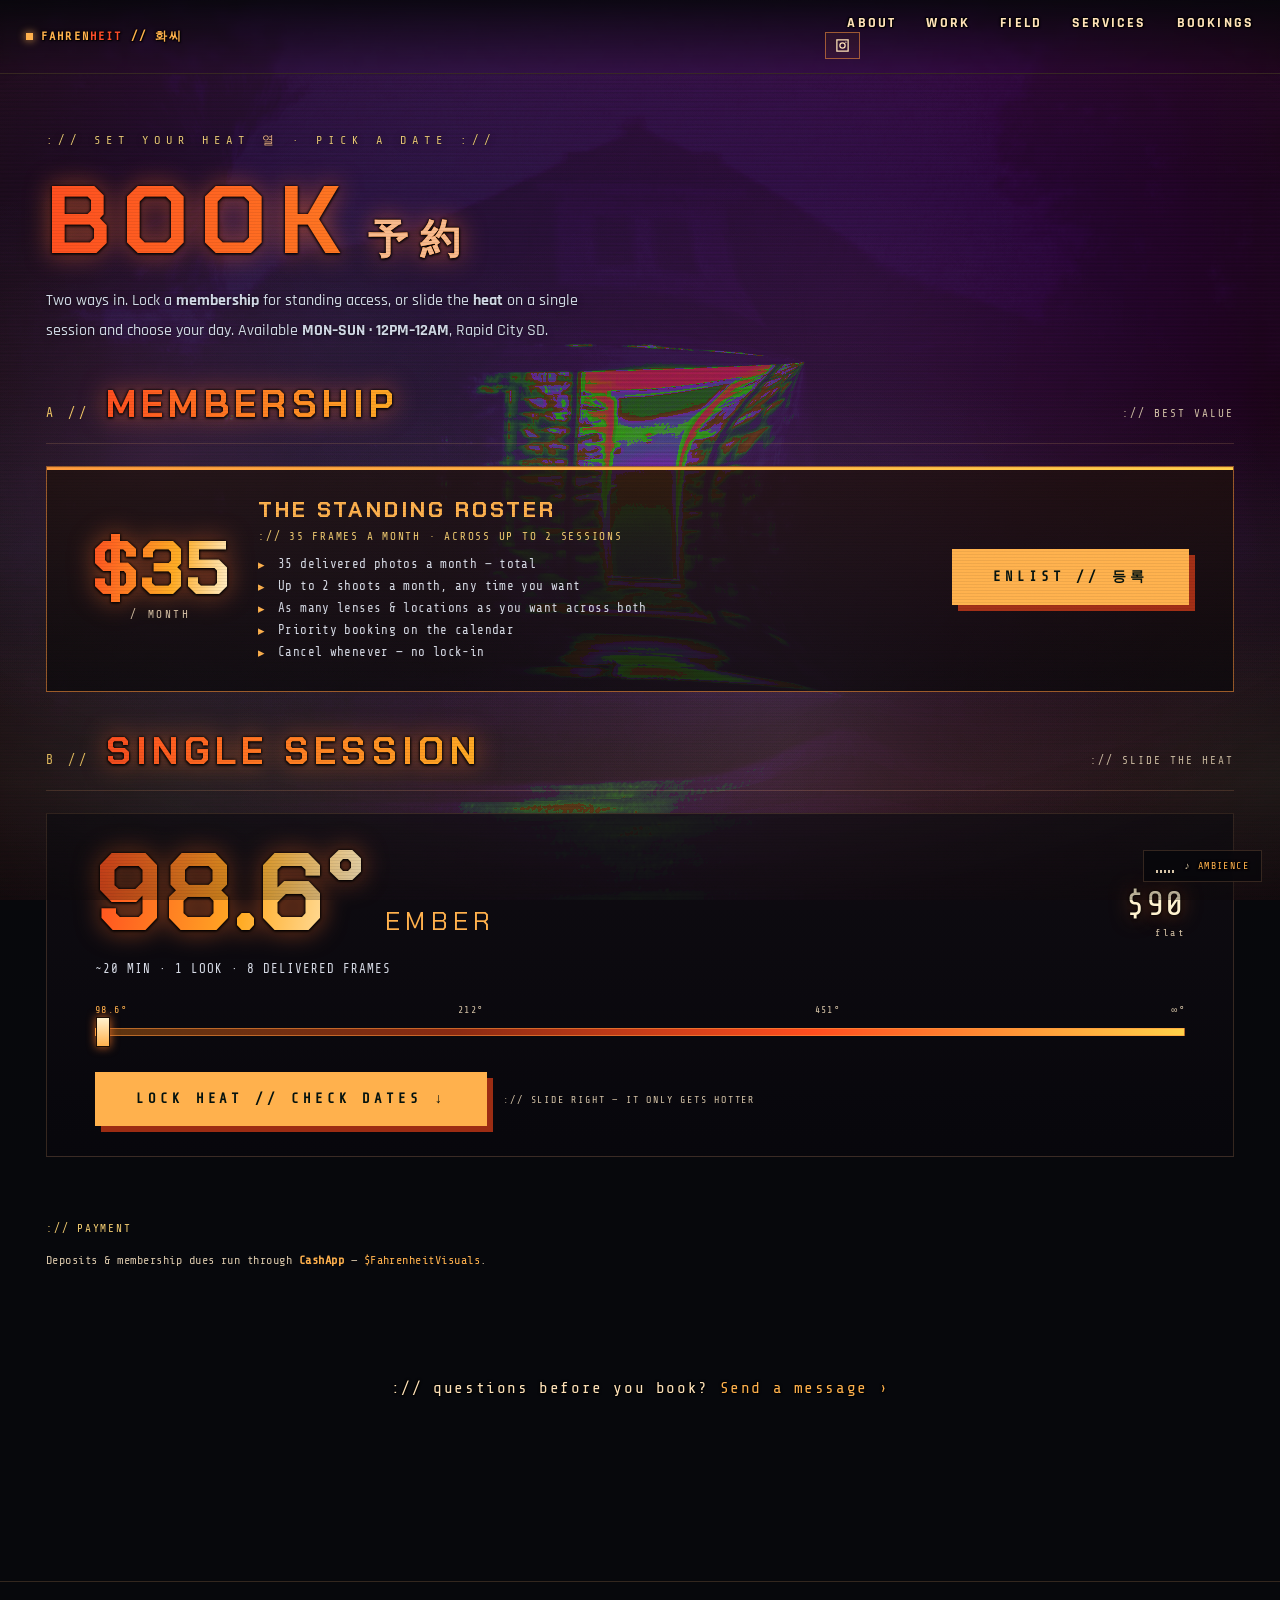
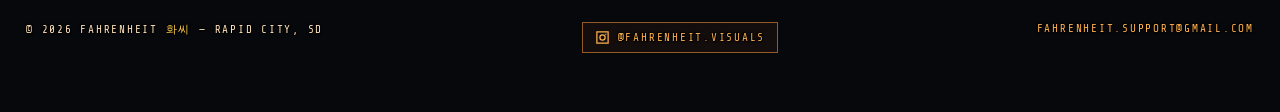
==== commit 114debf6: "Membership: cap at 2 sessions/month, 35 photos total across both Co-Authored-By: Claude Opus 4.8 <no" ====
--- a/book.html
+++ b/book.html
@@ -50,11 +50,11 @@
       </div>
       <div class="member-body">
         <h3>The Standing Roster</h3>
-        <div class="sub">:// 35 frames a month · burn them however you want</div>
+        <div class="sub">:// 35 frames a month · across up to 2 sessions</div>
         <ul class="member-perks">
-          <li>35 delivered photos every month</li>
-          <li>Shoot anytime — any amount, any time of month</li>
-          <li>As many lenses &amp; locations as you want across those 35</li>
+          <li>35 delivered photos a month — total</li>
+          <li>Up to 2 shoots a month, any time you want</li>
+          <li>As many lenses &amp; locations as you want across both</li>
           <li>Priority booking on the calendar</li>
           <li>Cancel whenever — no lock-in</li>
         </ul>
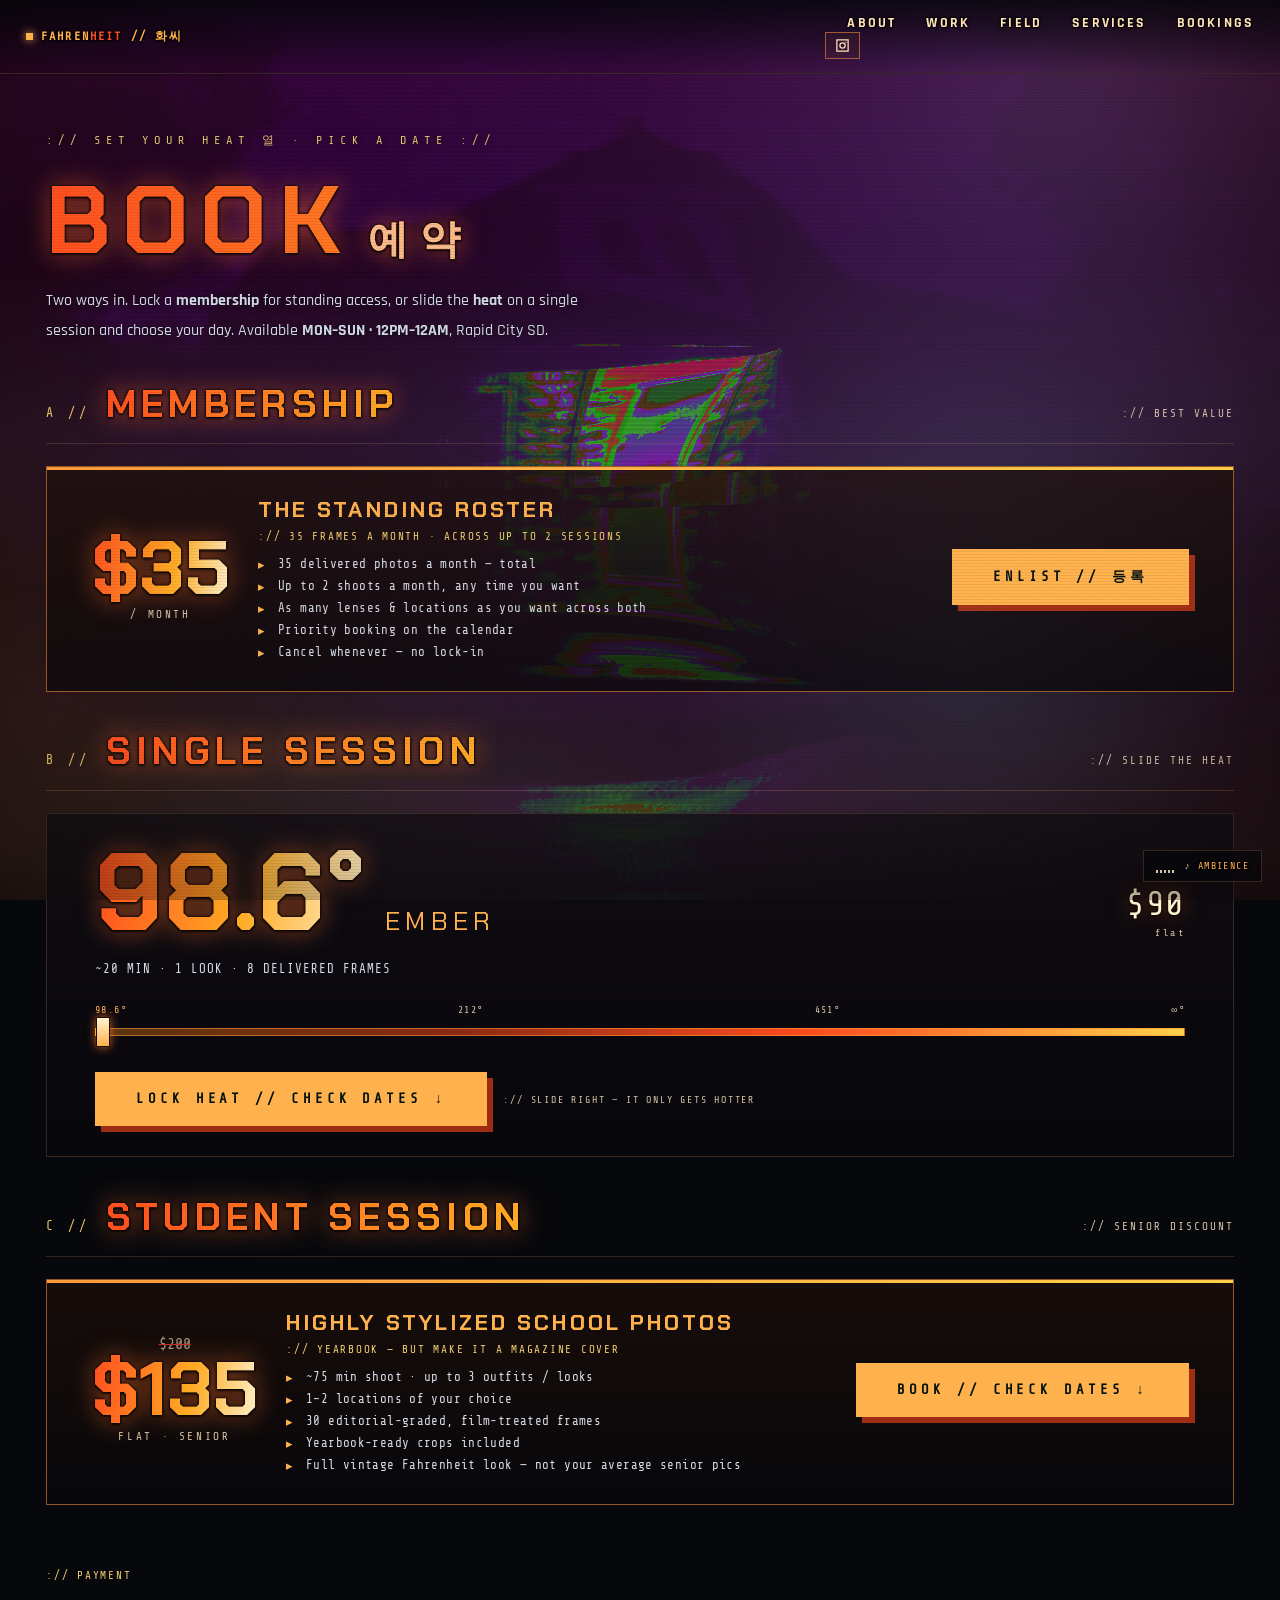
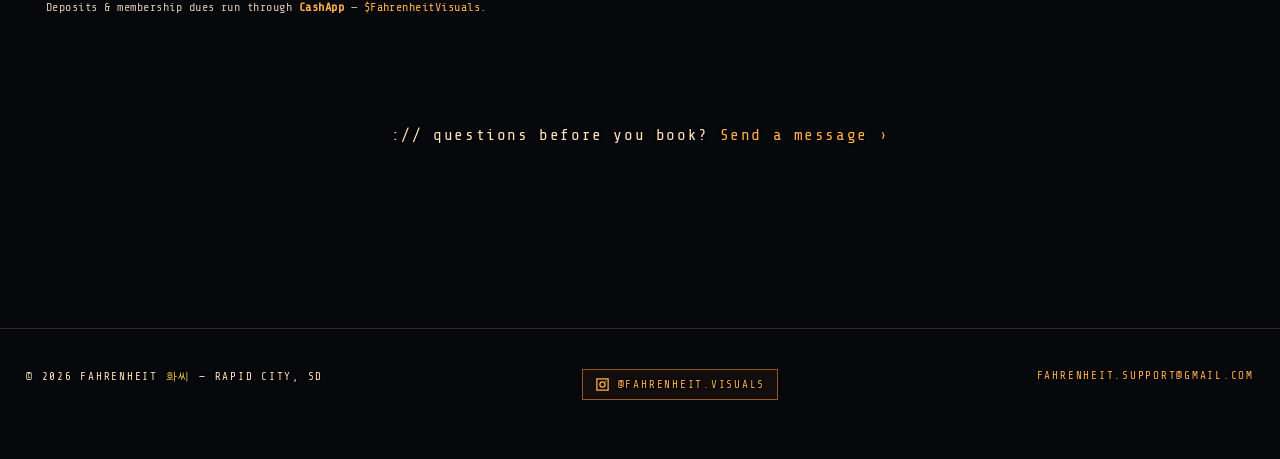
==== commit cca3d8f5: "Add Student Session (senior) package to booking flow Flat $135 (from $200) senior-discounted session" ====
--- a/book.html
+++ b/book.html
@@ -89,6 +89,32 @@
     </div>
   </div>
 
+  <!-- ===== STUDENT / SENIOR SESSION ===== -->
+  <div class="book-block reveal">
+    <div class="bh"><span class="idx">C //</span><h2>Student Session</h2><span class="tag">:// senior discount</span></div>
+    <div class="member-card">
+      <div class="member-price">
+        <div class="was">$200</div>
+        <div class="amt">$135</div>
+        <div class="per">flat · senior</div>
+      </div>
+      <div class="member-body">
+        <h3>Highly Stylized School Photos</h3>
+        <div class="sub">:// yearbook — but make it a magazine cover</div>
+        <ul class="member-perks">
+          <li>~75 min shoot · up to 3 outfits / looks</li>
+          <li>1–2 locations of your choice</li>
+          <li>30 editorial-graded, film-treated frames</li>
+          <li>Yearbook-ready crops included</li>
+          <li>Full vintage Fahrenheit look — not your average senior pics</li>
+        </ul>
+      </div>
+      <div>
+        <a class="btn" id="student-btn" href="#pickdate">Book // check dates ↓</a>
+      </div>
+    </div>
+  </div>
+
   <!-- ===== CALENDAR ===== -->
   <div class="cal" id="cal">
     <a id="pickdate"></a>
--- a/css/style.css
+++ b/css/style.css
@@ -465,6 +465,7 @@
 .member-card::before{ content:""; position:absolute; top:0; left:0; width:100%; height:3px;
   background:linear-gradient(90deg,var(--iris-a),var(--iris-b),var(--iris-c),var(--iris-d)); background-size:300% 100%; animation:irisbar 8s linear infinite; }
 .member-price{ text-align:center; }
+.member-price .was{ font-family:var(--mono); font-size:15px; color:var(--ink-dim); text-decoration:line-through; text-decoration-color:var(--danger); opacity:.75; margin-bottom:2px; }
 .member-price .amt{ font-family:var(--disp); font-weight:700; font-size:clamp(46px,9vw,76px); line-height:.9;
   background:linear-gradient(100deg,var(--cb-a),var(--cb-b) 60%,#fff2cf); -webkit-background-clip:text; background-clip:text; color:transparent; filter:var(--cb-halo); }
 .member-price .per{ font-family:var(--mono); font-size:11px; letter-spacing:.24em; text-transform:uppercase; color:var(--ink-dim); margin-top:6px; }
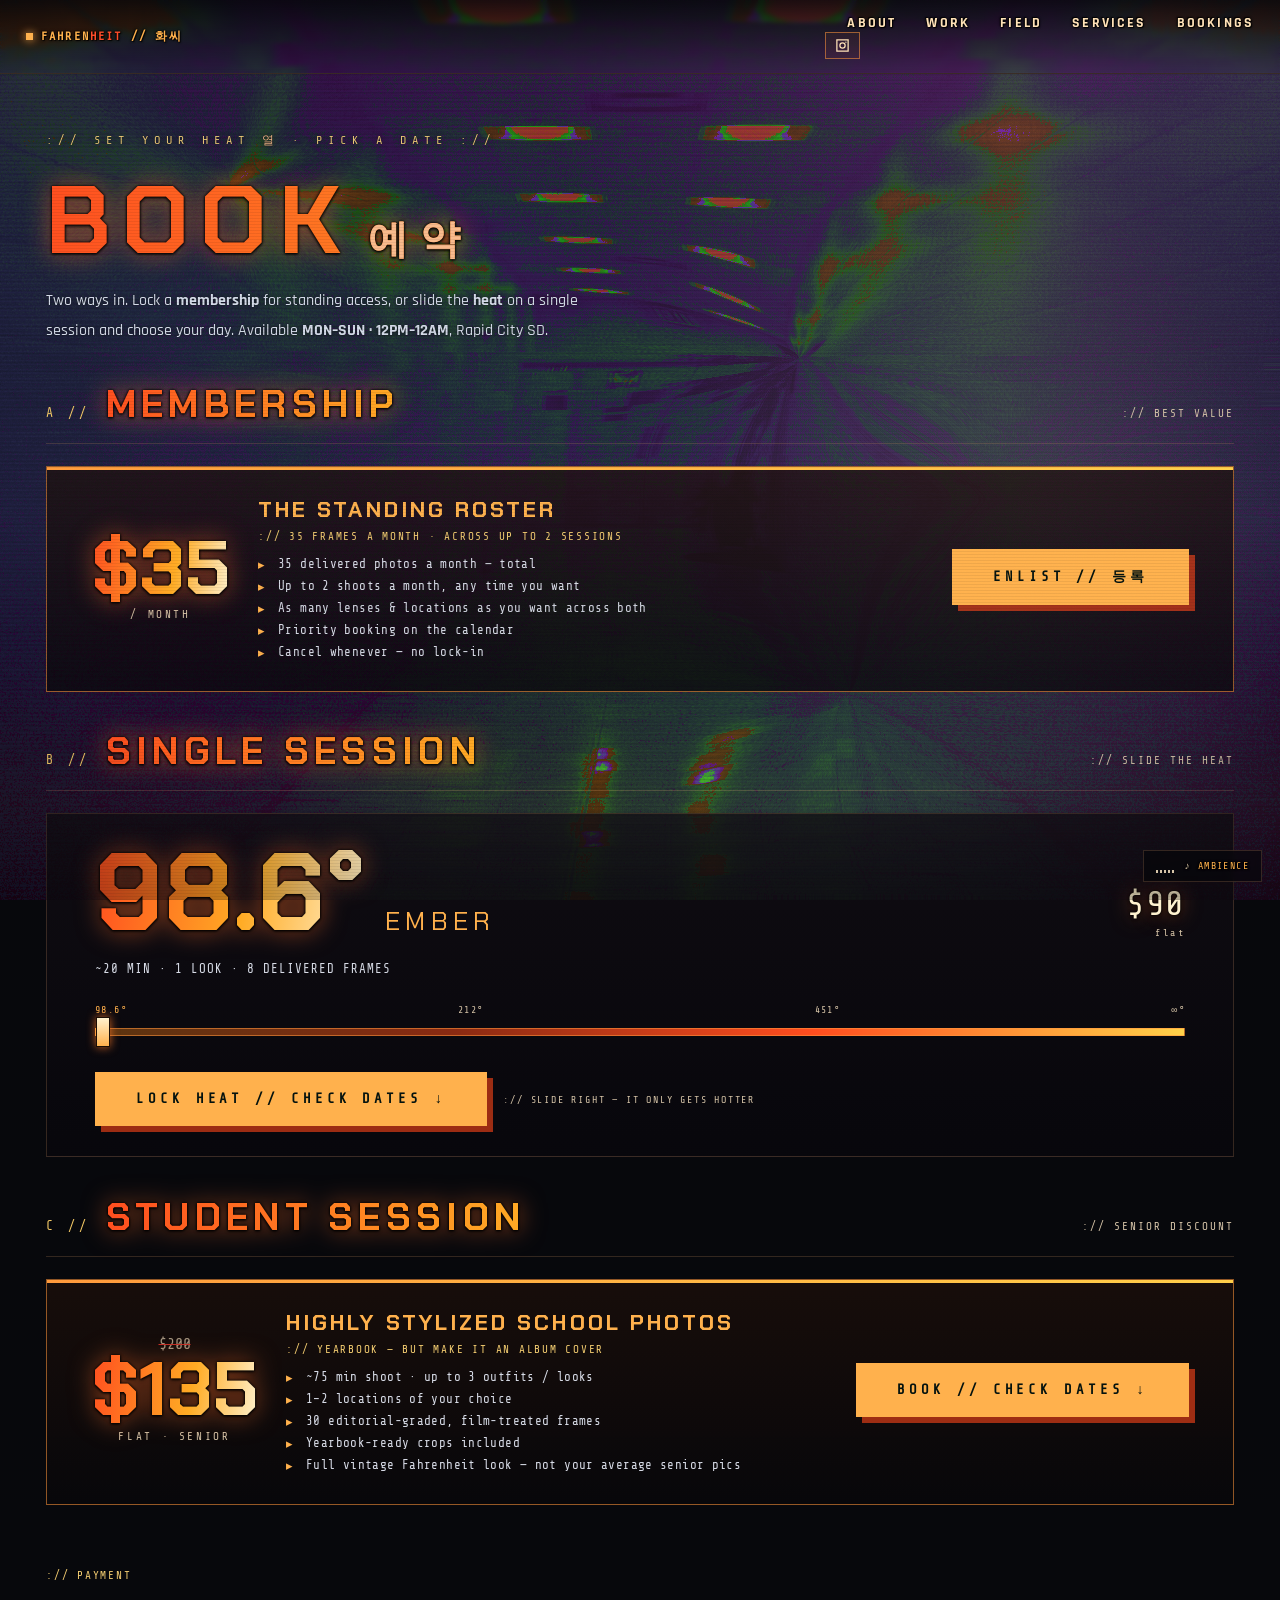
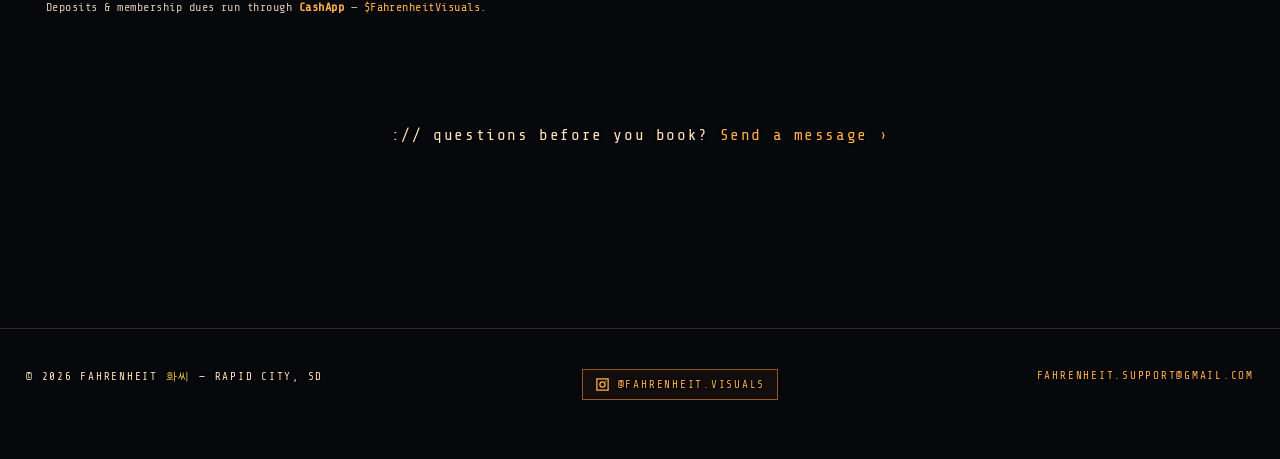
==== commit 0fd273b6: "Student Session tagline: magazine cover -> album cover Co-Authored-By: Claude Opus 4.8 <noreply@anth" ====
--- a/book.html
+++ b/book.html
@@ -100,7 +100,7 @@
       </div>
       <div class="member-body">
         <h3>Highly Stylized School Photos</h3>
-        <div class="sub">:// yearbook — but make it a magazine cover</div>
+        <div class="sub">:// yearbook — but make it an album cover</div>
         <ul class="member-perks">
           <li>~75 min shoot · up to 3 outfits / looks</li>
           <li>1–2 locations of your choice</li>
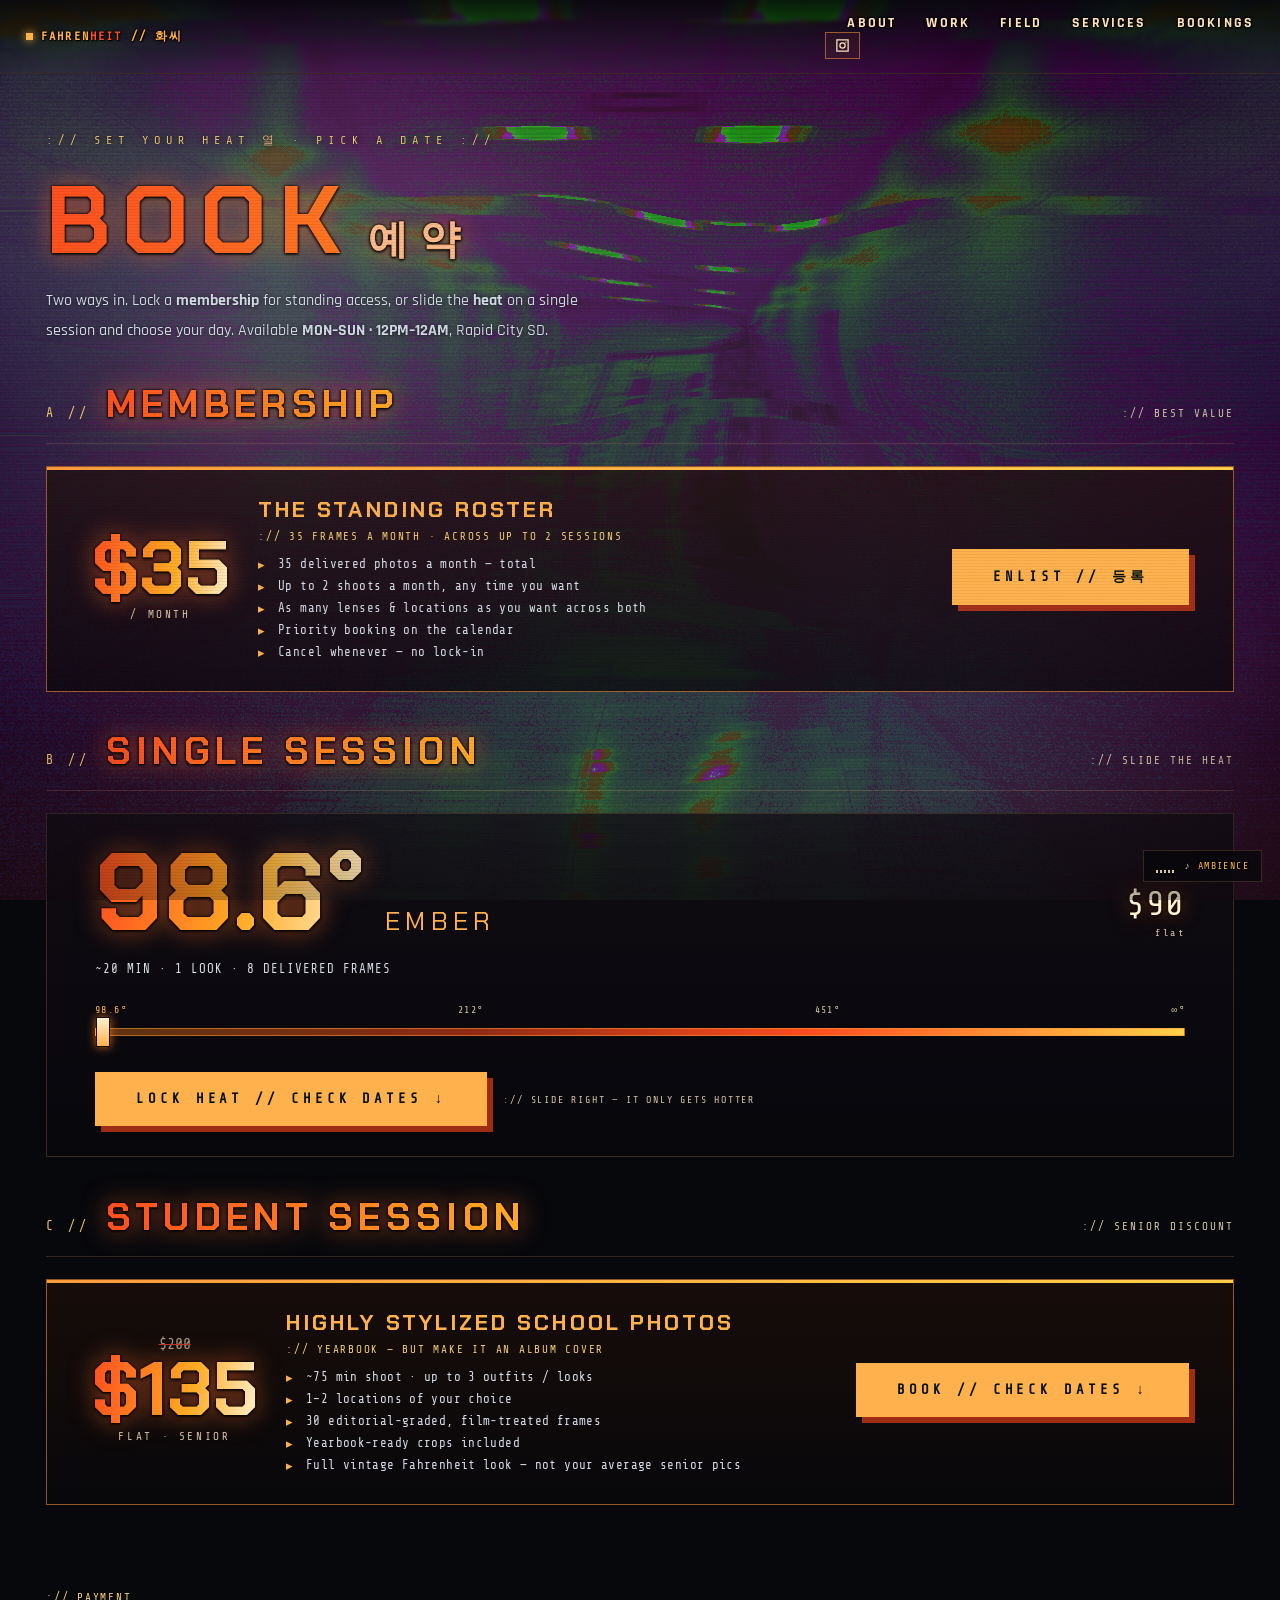
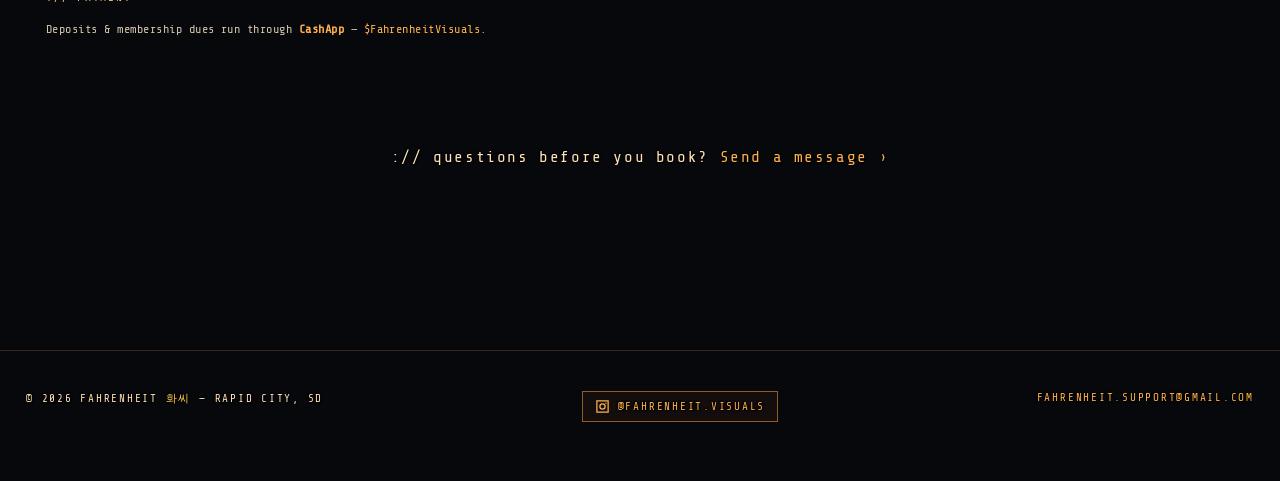
==== commit fc65dc1c: "Time-block booking: pick a day -> pick a time block - 3 blocks (Midday/Afternoon/Evening); regular s" ====
--- a/book.html
+++ b/book.html
@@ -138,6 +138,20 @@
     </div>
   </div>
 
+  <!-- ===== TIME BLOCK PICKER (revealed after a day is chosen) ===== -->
+  <div class="blocks" id="blocks">
+    <div class="blocks-inner">
+      <div class="cal-top">
+        <div>
+          <div class="mo" id="blk-date">PICK A TIME</div>
+          <div class="sel" id="blk-sel">:// choose your block</div>
+        </div>
+        <div class="cal-nav"><button id="blk-back">‹ back to calendar</button></div>
+      </div>
+      <div class="blk-grid" id="blk-grid"></div>
+    </div>
+  </div>
+
   <!-- ===== PAYMENT NOTE ===== -->
   <div class="book-block reveal" style="margin-top:34px;">
     <div class="member-body" style="max-width:80ch;">
--- a/css/style.css
+++ b/css/style.css
@@ -567,6 +567,45 @@
 .cal-legend .k-book i{ background:repeating-linear-gradient(45deg, rgba(255,60,40,.3) 0 4px, rgba(0,0,0,.4) 4px 8px); border-color:rgba(255,70,50,.4); }
 .cal-legend .k-hours{ color:var(--hot); }
 
+/* ========== THANK-YOU / CALL-SIGN PAGE ========== */
+.thanks-main{ min-height:100svh; display:flex; align-items:center; justify-content:center; padding:96px 22px 70px; position:relative; z-index:2; }
+.thanks-card{ width:min(680px,100%); border:1px solid var(--line-hot);
+  background:linear-gradient(180deg, rgba(22,15,11,.82), rgba(8,7,10,.84)); padding:36px clamp(22px,5vw,52px) 44px; position:relative; overflow:hidden; }
+.thanks-card::before{ content:""; position:absolute; top:0; left:0; width:100%; height:3px;
+  background:linear-gradient(90deg,var(--iris-a),var(--iris-b),var(--iris-c),var(--iris-d)); background-size:300% 100%; animation:irisbar 8s linear infinite; }
+.thanks-card .fh-top{ font-family:var(--mono); font-size:11px; letter-spacing:.3em; color:hsl(var(--cb2) 88% 68%); text-transform:uppercase; text-shadow:0 0 1px rgba(0,0,0,.8); }
+.thanks-card h1{ font-family:var(--jp); font-size:clamp(38px,9vw,78px); font-weight:900; margin:6px 0 2px; color:hsl(var(--cb) 90% 78%); text-shadow:var(--cb-glow); }
+.thanks-card .subj{ font-family:var(--disp); letter-spacing:.3em; text-transform:uppercase; color:var(--ink-dim); font-size:13px; margin-bottom:22px; }
+.thanks-letter{ font-family:var(--body); font-size:15.5px; line-height:1.9; color:#d7dbe6; margin:0 0 24px; }
+.thanks-letter a{ color:var(--hot); text-decoration:none; }
+.callsign-box{ border:1px dashed var(--line-hot); background:rgba(255,90,25,.05); padding:22px 18px; text-align:center; margin:6px 0 22px; }
+.callsign-box .lab{ font-family:var(--mono); font-size:10px; letter-spacing:.32em; text-transform:uppercase; color:hsl(var(--cb2) 85% 70%); }
+.callsign-code{ font-family:var(--disp); font-weight:700; font-size:clamp(22px,5.4vw,42px); letter-spacing:.04em; margin:10px 0 6px; word-break:break-word;
+  background:linear-gradient(100deg,var(--cb-a),var(--cb-b) 55%,#fff2cf); -webkit-background-clip:text; background-clip:text; color:transparent; filter:var(--cb-halo); }
+.callsign-meta{ font-family:var(--mono); font-size:11px; letter-spacing:.14em; color:var(--ink-dim); text-transform:uppercase; }
+.thanks-dm{ font-family:var(--mono); font-size:12.5px; line-height:1.7; letter-spacing:.03em; color:#ffe2b8; border:1px solid var(--line); background:rgba(0,0,0,.32); padding:14px 16px; margin-bottom:18px; text-shadow:var(--edge); }
+.thanks-dm b{ color:var(--hot); }
+.thanks-contact{ font-family:var(--mono); font-size:12px; letter-spacing:.04em; color:var(--ink-dim); line-height:1.9; border-top:1px solid var(--line); padding-top:16px; }
+.thanks-contact a{ color:var(--hot); text-decoration:none; }
+.seal-note{ font-family:var(--mono); font-size:10.5px; color:var(--ink-dim); margin-top:16px; letter-spacing:.1em; text-transform:uppercase; opacity:.8; }
+
+/* ---- TIME BLOCK PICKER ---- */
+.blocks{ max-width:1240px; margin:22px auto 0; padding:0 26px; overflow:hidden; max-height:0; opacity:0; transition:max-height .6s ease, opacity .5s ease; }
+.blocks.open{ max-height:800px; opacity:1; }
+.blocks-inner{ border:1px solid var(--line-hot); background:linear-gradient(180deg, rgba(20,16,24,.72), rgba(8,7,12,.8)); padding:22px clamp(18px,3vw,34px) 28px; }
+.blk-grid{ display:grid; grid-template-columns:repeat(3,1fr); gap:12px; margin-top:6px; }
+@media(max-width:620px){ .blk-grid{ grid-template-columns:1fr; } }
+.blk-grid.one{ grid-template-columns:1fr; max-width:420px; }
+.blk{ border:1px solid var(--line); background:rgba(0,0,0,.28); padding:20px 16px; cursor:pointer; transition:.18s; text-align:left; }
+.blk:hover:not(.taken){ background:var(--hot); border-color:var(--hot); transform:translateY(-2px); box-shadow:0 0 18px rgba(255,120,40,.45); }
+.blk .b-name{ font-family:var(--disp); text-transform:uppercase; letter-spacing:.16em; font-size:18px; color:var(--hot); }
+.blk:hover:not(.taken) .b-name, .blk:hover:not(.taken) .b-win{ color:#05120e; }
+.blk .b-win{ font-family:var(--mono); font-size:12px; letter-spacing:.1em; color:var(--ink-dim); margin-top:6px; }
+.blk.taken{ cursor:not-allowed; opacity:.5;
+  background:repeating-linear-gradient(45deg, rgba(255,60,40,.12) 0 6px, rgba(0,0,0,.3) 6px 12px); border-color:rgba(255,70,50,.4); }
+.blk.taken .b-name{ color:#ff7a6a; }
+.blk.taken .b-win::after{ content:" · booked"; color:#ff7a6a; }
+
 /* session banner on the contact form (carried from the calendar pick) */
 #session-banner{ display:none; margin:0 0 24px; border:1px solid var(--line-hot); background:linear-gradient(100deg, rgba(255,80,25,.12), rgba(255,150,50,.05));
   padding:14px 16px; font-family:var(--mono); font-size:12px; letter-spacing:.08em; color:#ffe2b8; }
